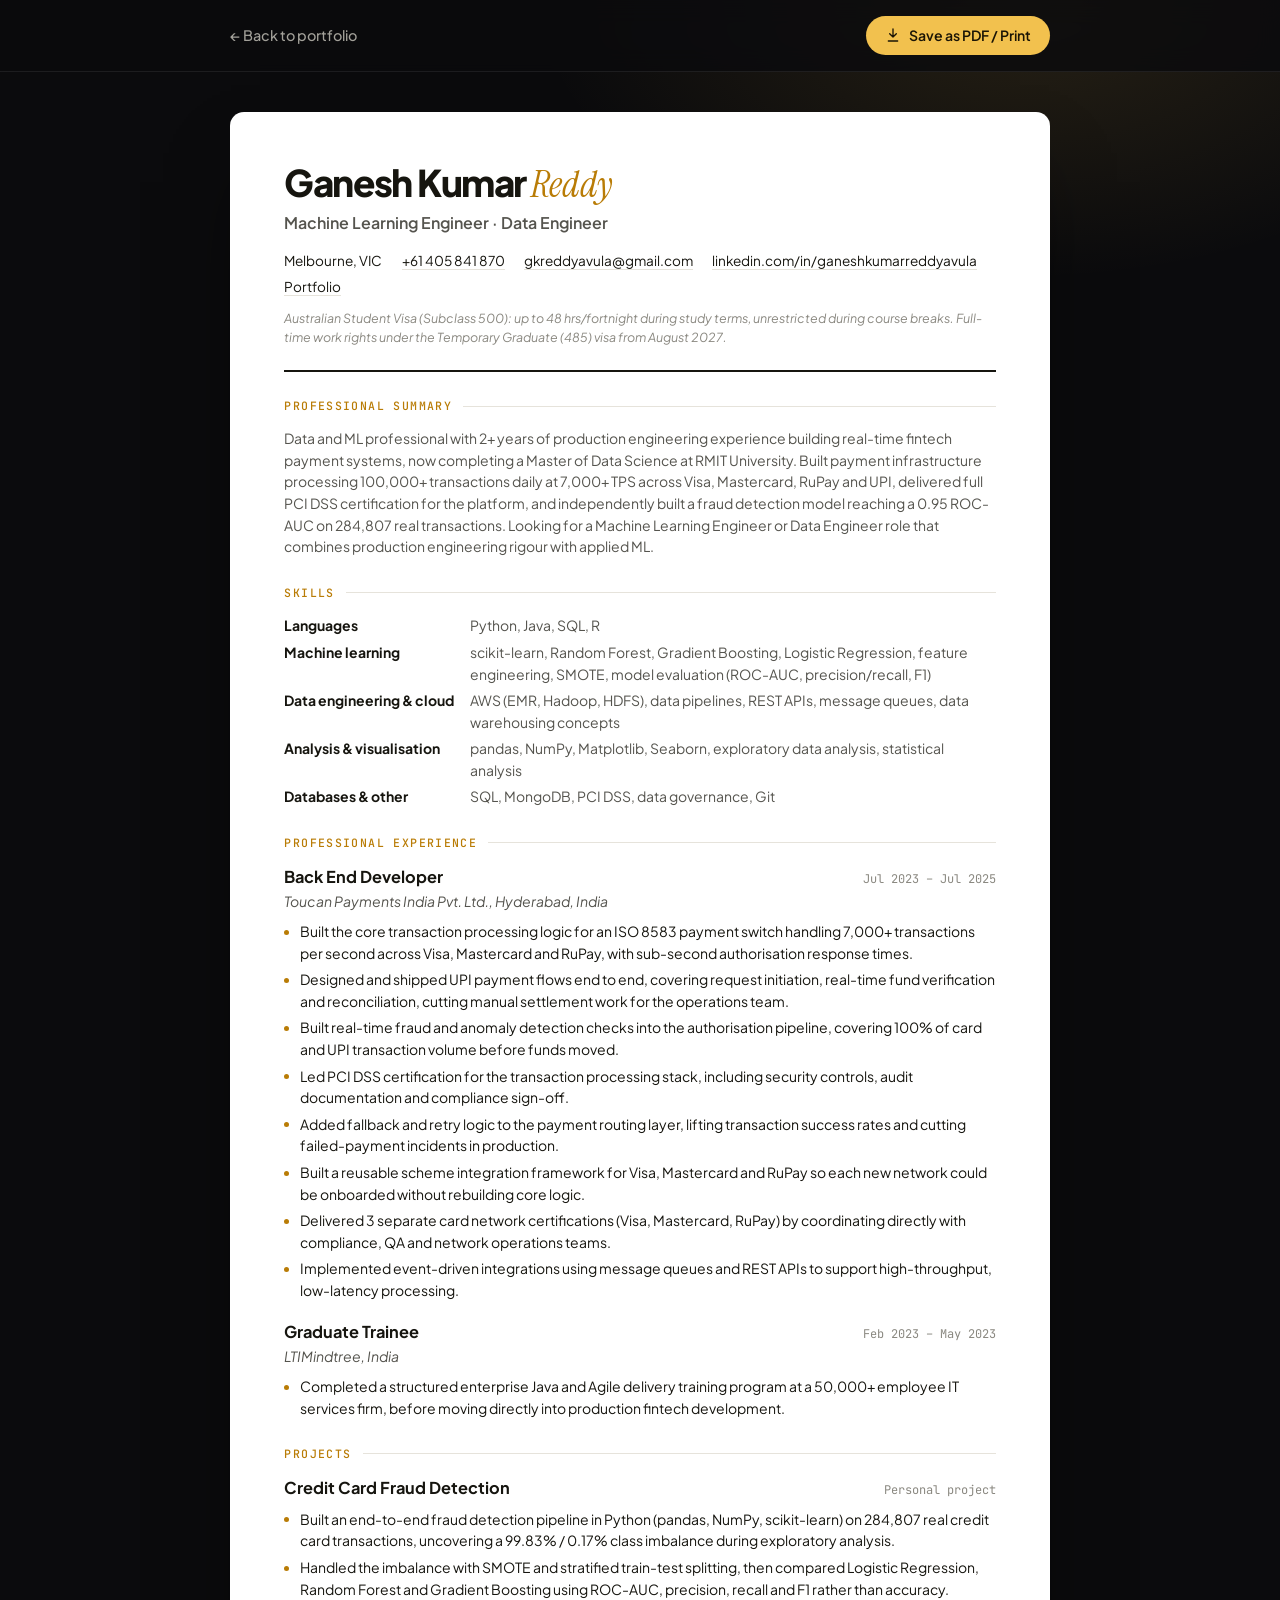
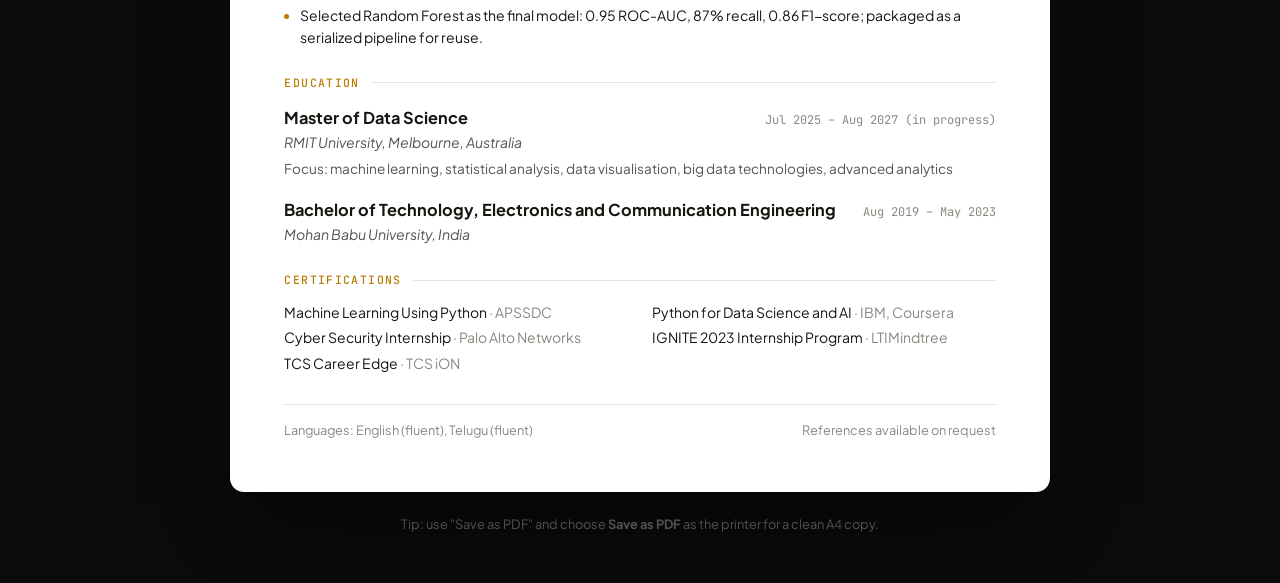
==== resume.html @ 4ec031fd "updated portfolio" ====
<!DOCTYPE html>
<html lang="en">
<head>
  <meta charset="UTF-8">
  <meta name="viewport" content="width=device-width, initial-scale=1.0">
  <title>Résumé · Ganesh Kumar Reddy</title>
  <meta name="description" content="Résumé of Ganesh Kumar Reddy, Machine Learning Engineer and Data Engineer in Melbourne.">

  <link rel="icon" href="data:image/svg+xml,%3Csvg xmlns='http://www.w3.org/2000/svg' viewBox='0 0 32 32'%3E%3Crect width='32' height='32' rx='8' fill='%23f2c14e'/%3E%3Ctext x='16' y='22' font-family='Georgia,serif' font-style='italic' font-size='17' fill='%231a1405' text-anchor='middle'%3Eg%3C/text%3E%3C/svg%3E">

  <link rel="preconnect" href="https://fonts.googleapis.com">
  <link rel="preconnect" href="https://fonts.gstatic.com" crossorigin>
  <link href="https://fonts.googleapis.com/css2?family=Instrument+Serif:ital@0;1&family=JetBrains+Mono:wght@400;500&family=Plus+Jakarta+Sans:wght@400;500;600;700;800&display=swap" rel="stylesheet">

  <style>
    :root {
      --bg: #0b0b0d;
      --paper: #ffffff;
      --ink: #16150f;
      --muted: #55544e;
      --faint: #8a8880;
      --rule: #e6e3db;
      --accent: #b97c06;
      --accent-bright: #f2c14e;
      --sans: 'Plus Jakarta Sans', system-ui, -apple-system, 'Segoe UI', sans-serif;
      --serif: 'Instrument Serif', Georgia, serif;
      --mono: 'JetBrains Mono', Consolas, monospace;
      --ease: cubic-bezier(.16, 1, .3, 1);
    }

    * { box-sizing: border-box; }
    body {
      margin: 0; background: var(--bg); color: var(--ink);
      font-family: var(--sans); font-size: 14px; line-height: 1.55;
      -webkit-font-smoothing: antialiased;
      background-image: radial-gradient(700px 400px at 80% 0%, rgba(242, 193, 78, .12), transparent 70%);
      background-attachment: fixed;
    }
    a { color: inherit; }
    h1, h2, h3, p, ul { margin: 0; }
    ul { padding: 0; list-style: none; }

    /* ---------- toolbar ---------- */
    .toolbar {
      position: sticky; top: 0; z-index: 10;
      display: flex; justify-content: space-between; align-items: center; gap: 1rem;
      padding: 1rem max(16px, calc((100% - 820px) / 2));
      background: rgba(11, 11, 13, .8); backdrop-filter: blur(12px); -webkit-backdrop-filter: blur(12px);
      border-bottom: 1px solid rgba(255, 255, 255, .08);
    }
    .back { color: #a3a19a; text-decoration: none; font-weight: 500; font-size: .9rem; transition: color .25s ease; }
    .back:hover { color: var(--accent-bright); }
    .print-btn {
      display: inline-flex; align-items: center; gap: .5rem; cursor: pointer;
      font: 600 .88rem var(--sans); color: #1a1405; background: var(--accent-bright);
      border: 0; border-radius: 999px; padding: .65rem 1.2rem;
      transition: box-shadow .3s ease, transform .3s var(--ease);
    }
    .print-btn:hover { box-shadow: 0 10px 30px -8px var(--accent-bright); transform: translateY(-1px); }
    .print-btn svg { width: 16px; height: 16px; fill: none; stroke: currentColor; stroke-width: 2; stroke-linecap: round; stroke-linejoin: round; }

    /* ---------- paper ---------- */
    .sheet {
      max-width: 820px; margin: 2.5rem auto 3rem; padding: 3.2rem 3.4rem;
      background: var(--paper); border-radius: 14px;
      box-shadow: 0 40px 80px -30px rgba(0, 0, 0, .8);
      animation: sheet-in 1s var(--ease) both;
    }
    @keyframes sheet-in { from { opacity: 0; transform: translateY(40px) scale(.98); } }

    .sheet > * { animation: fade-up .9s var(--ease) both; }
    .sheet > *:nth-child(1) { animation-delay: .15s; }
    .sheet > *:nth-child(2) { animation-delay: .25s; }
    .sheet > *:nth-child(3) { animation-delay: .35s; }
    .sheet > *:nth-child(4) { animation-delay: .45s; }
    .sheet > *:nth-child(5) { animation-delay: .55s; }
    .sheet > *:nth-child(6) { animation-delay: .65s; }
    .sheet > *:nth-child(7) { animation-delay: .75s; }
    .sheet > *:nth-child(8) { animation-delay: .85s; }
    @keyframes fade-up { from { opacity: 0; transform: translateY(14px); } }

    /* header */
    .head { padding-bottom: 1.4rem; border-bottom: 2px solid var(--ink); }
    .head h1 { font-size: 2.3rem; font-weight: 800; letter-spacing: -.04em; line-height: 1.05; }
    .head h1 em { font-family: var(--serif); font-style: italic; font-weight: 400; color: var(--accent); letter-spacing: 0; }
    .title { margin-top: .4rem; font-weight: 600; font-size: 1rem; color: var(--muted); }
    .contact { display: flex; flex-wrap: wrap; gap: .3rem 1.2rem; margin-top: .9rem; font-size: .85rem; }
    .contact a { text-decoration: none; border-bottom: 1px solid var(--rule); transition: border-color .2s ease; }
    .contact a:hover { border-color: var(--accent); }
    .rights { margin-top: .7rem; font-size: .78rem; color: var(--faint); font-style: italic; }

    /* sections */
    section { margin-top: 1.6rem; }
    h2 {
      display: flex; align-items: center; gap: .7rem;
      font-family: var(--mono); font-size: .72rem; font-weight: 500; letter-spacing: .12em; text-transform: uppercase;
      color: var(--accent); margin-bottom: .8rem;
    }
    h2::after { content: ""; flex: 1; height: 1px; background: var(--rule); }

    .summary { color: var(--muted); }

    .skills { display: grid; grid-template-columns: 170px 1fr; gap: .3rem 1rem; }
    .skills dt { font-weight: 700; }
    .skills dd { margin: 0; color: var(--muted); }

    .entry + .entry { margin-top: 1.1rem; }
    .entry-head { display: flex; justify-content: space-between; align-items: baseline; gap: 1rem; flex-wrap: wrap; }
    .entry h3 { font-size: 1.02rem; font-weight: 700; }
    .entry .when { font-family: var(--mono); font-size: .75rem; color: var(--faint); white-space: nowrap; }
    .entry .where { color: var(--muted); font-style: italic; font-size: .88rem; margin-top: .1rem; }
    .entry ul { margin-top: .5rem; display: grid; gap: .3rem; }
    .entry li { position: relative; padding-left: 1rem; }
    .entry li::before { content: ""; position: absolute; left: 0; top: .62em; width: 5px; height: 5px; border-radius: 50%; background: var(--accent); }
    .entry .focus { margin-top: .3rem; font-size: .85rem; color: var(--muted); }

    .certs { display: grid; grid-template-columns: 1fr 1fr; gap: .25rem 1.5rem; }
    .certs li span { color: var(--faint); }

    .foot { margin-top: 1.8rem; padding-top: 1rem; border-top: 1px solid var(--rule); display: flex; justify-content: space-between; flex-wrap: wrap; gap: .5rem; font-size: .8rem; color: var(--faint); }

    .hint { text-align: center; color: #6d6b66; font-size: .8rem; margin: -1.5rem 0 3rem; padding: 0 16px; }

    @media (max-width: 700px) {
      .sheet { margin: 1rem 12px 2rem; padding: 1.8rem 1.4rem; }
      .head h1 { font-size: 1.8rem; }
      .skills, .certs { grid-template-columns: 1fr; }
      .skills dd { margin-bottom: .5rem; }
      .print-btn span { display: none; }
    }

    @media (prefers-reduced-motion: reduce) {
      .sheet, .sheet > * { animation: none; }
    }

    /* ---------- print: clean A4 ---------- */
    @page { size: A4; margin: 12mm 14mm; }
    @media print {
      body { background: #fff; font-size: 10pt; }
      .toolbar, .hint { display: none; }
      .sheet { max-width: none; margin: 0; padding: 0; box-shadow: none; border-radius: 0; animation: none; }
      .sheet > * { animation: none; }
      .contact a { border: 0; }
      .entry, .skills, h2 { break-inside: avoid; }
      h2 { break-after: avoid; }
      * { -webkit-print-color-adjust: exact; print-color-adjust: exact; }
    }
  </style>
</head>

<body>

  <div class="toolbar">
    <a href="index.html" class="back">← Back to portfolio</a>
    <button class="print-btn" type="button" onclick="window.print()">
      <svg viewBox="0 0 24 24" aria-hidden="true"><path d="M12 3v12M7 10l5 5 5-5M5 21h14"/></svg>
      <span>Save as PDF / Print</span>
    </button>
  </div>

  <main class="sheet">

    <header class="head">
      <h1>Ganesh Kumar <em>Reddy</em></h1>
      <p class="title">Machine Learning Engineer · Data Engineer</p>
      <ul class="contact">
        <li>Melbourne, VIC</li>
        <li><a href="tel:+61405841870">+61 405 841 870</a></li>
        <li><a href="mailto:gkreddyavula@gmail.com">gkreddyavula@gmail.com</a></li>
        <li><a href="https://www.linkedin.com/in/ganeshkumarreddyavula" target="_blank" rel="noopener">linkedin.com/in/ganeshkumarreddyavula</a></li>
        <li><a href="https://ganesh-portfolio-five-sand.vercel.app/" target="_blank" rel="noopener">Portfolio</a></li>
      </ul>
      <p class="rights">
        Australian Student Visa (Subclass 500): up to 48 hrs/fortnight during study terms, unrestricted during course breaks.
        Full-time work rights under the Temporary Graduate (485) visa from August 2027.
      </p>
    </header>

    <section>
      <h2>Professional summary</h2>
      <p class="summary">
        Data and ML professional with 2+ years of production engineering experience building real-time fintech payment
        systems, now completing a Master of Data Science at RMIT University. Built payment infrastructure processing
        100,000+ transactions daily at 7,000+ TPS across Visa, Mastercard, RuPay and UPI, delivered full PCI DSS
        certification for the platform, and independently built a fraud detection model reaching a 0.95 ROC-AUC on
        284,807 real transactions. Looking for a Machine Learning Engineer or Data Engineer role that combines
        production engineering rigour with applied ML.
      </p>
    </section>

    <section>
      <h2>Skills</h2>
      <dl class="skills">
        <dt>Languages</dt><dd>Python, Java, SQL, R</dd>
        <dt>Machine learning</dt><dd>scikit-learn, Random Forest, Gradient Boosting, Logistic Regression, feature engineering, SMOTE, model evaluation (ROC-AUC, precision/recall, F1)</dd>
        <dt>Data engineering &amp; cloud</dt><dd>AWS (EMR, Hadoop, HDFS), data pipelines, REST APIs, message queues, data warehousing concepts</dd>
        <dt>Analysis &amp; visualisation</dt><dd>pandas, NumPy, Matplotlib, Seaborn, exploratory data analysis, statistical analysis</dd>
        <dt>Databases &amp; other</dt><dd>SQL, MongoDB, PCI DSS, data governance, Git</dd>
      </dl>
    </section>

    <section>
      <h2>Professional experience</h2>

      <div class="entry">
        <div class="entry-head">
          <h3>Back End Developer</h3>
          <span class="when">Jul 2023 – Jul 2025</span>
        </div>
        <p class="where">Toucan Payments India Pvt. Ltd., Hyderabad, India</p>
        <ul>
          <li>Built the core transaction processing logic for an ISO 8583 payment switch handling 7,000+ transactions per second across Visa, Mastercard and RuPay, with sub-second authorisation response times.</li>
          <li>Designed and shipped UPI payment flows end to end, covering request initiation, real-time fund verification and reconciliation, cutting manual settlement work for the operations team.</li>
          <li>Built real-time fraud and anomaly detection checks into the authorisation pipeline, covering 100% of card and UPI transaction volume before funds moved.</li>
          <li>Led PCI DSS certification for the transaction processing stack, including security controls, audit documentation and compliance sign-off.</li>
          <li>Added fallback and retry logic to the payment routing layer, lifting transaction success rates and cutting failed-payment incidents in production.</li>
          <li>Built a reusable scheme integration framework for Visa, Mastercard and RuPay so each new network could be onboarded without rebuilding core logic.</li>
          <li>Delivered 3 separate card network certifications (Visa, Mastercard, RuPay) by coordinating directly with compliance, QA and network operations teams.</li>
          <li>Implemented event-driven integrations using message queues and REST APIs to support high-throughput, low-latency processing.</li>
        </ul>
      </div>

      <div class="entry">
        <div class="entry-head">
          <h3>Graduate Trainee</h3>
          <span class="when">Feb 2023 – May 2023</span>
        </div>
        <p class="where">LTIMindtree, India</p>
        <ul>
          <li>Completed a structured enterprise Java and Agile delivery training program at a 50,000+ employee IT services firm, before moving directly into production fintech development.</li>
        </ul>
      </div>
    </section>

    <section>
      <h2>Projects</h2>
      <div class="entry">
        <div class="entry-head">
          <h3>Credit Card Fraud Detection</h3>
          <span class="when">Personal project</span>
        </div>
        <ul>
          <li>Built an end-to-end fraud detection pipeline in Python (pandas, NumPy, scikit-learn) on 284,807 real credit card transactions, uncovering a 99.83% / 0.17% class imbalance during exploratory analysis.</li>
          <li>Handled the imbalance with SMOTE and stratified train-test splitting, then compared Logistic Regression, Random Forest and Gradient Boosting using ROC-AUC, precision, recall and F1 rather than accuracy.</li>
          <!-- Add precision back here once confirmed from the notebook -->
          <li>Selected Random Forest as the final model: 0.95 ROC-AUC, 87% recall, 0.86 F1-score; packaged as a serialized pipeline for reuse.</li>
        </ul>
      </div>
    </section>

    <section>
      <h2>Education</h2>
      <div class="entry">
        <div class="entry-head">
          <h3>Master of Data Science</h3>
          <span class="when">Jul 2025 – Aug 2027 (in progress)</span>
        </div>
        <p class="where">RMIT University, Melbourne, Australia</p>
        <p class="focus">Focus: machine learning, statistical analysis, data visualisation, big data technologies, advanced analytics</p>
      </div>
      <div class="entry">
        <div class="entry-head">
          <h3>Bachelor of Technology, Electronics and Communication Engineering</h3>
          <span class="when">Aug 2019 – May 2023</span>
        </div>
        <p class="where">Mohan Babu University, India</p>
      </div>
    </section>

    <section>
      <h2>Certifications</h2>
      <ul class="certs">
        <li>Machine Learning Using Python <span>· APSSDC</span></li>
        <li>Python for Data Science and AI <span>· IBM, Coursera</span></li>
        <li>Cyber Security Internship <span>· Palo Alto Networks</span></li>
        <li>IGNITE 2023 Internship Program <span>· LTIMindtree</span></li>
        <li>TCS Career Edge <span>· TCS iON</span></li>
      </ul>
    </section>

    <footer class="foot">
      <span>Languages: English (fluent), Telugu (fluent)</span>
      <span>References available on request</span>
    </footer>

  </main>

  <p class="hint">Tip: use "Save as PDF" and choose <b>Save as PDF</b> as the printer for a clean A4 copy.</p>

</body>
</html>
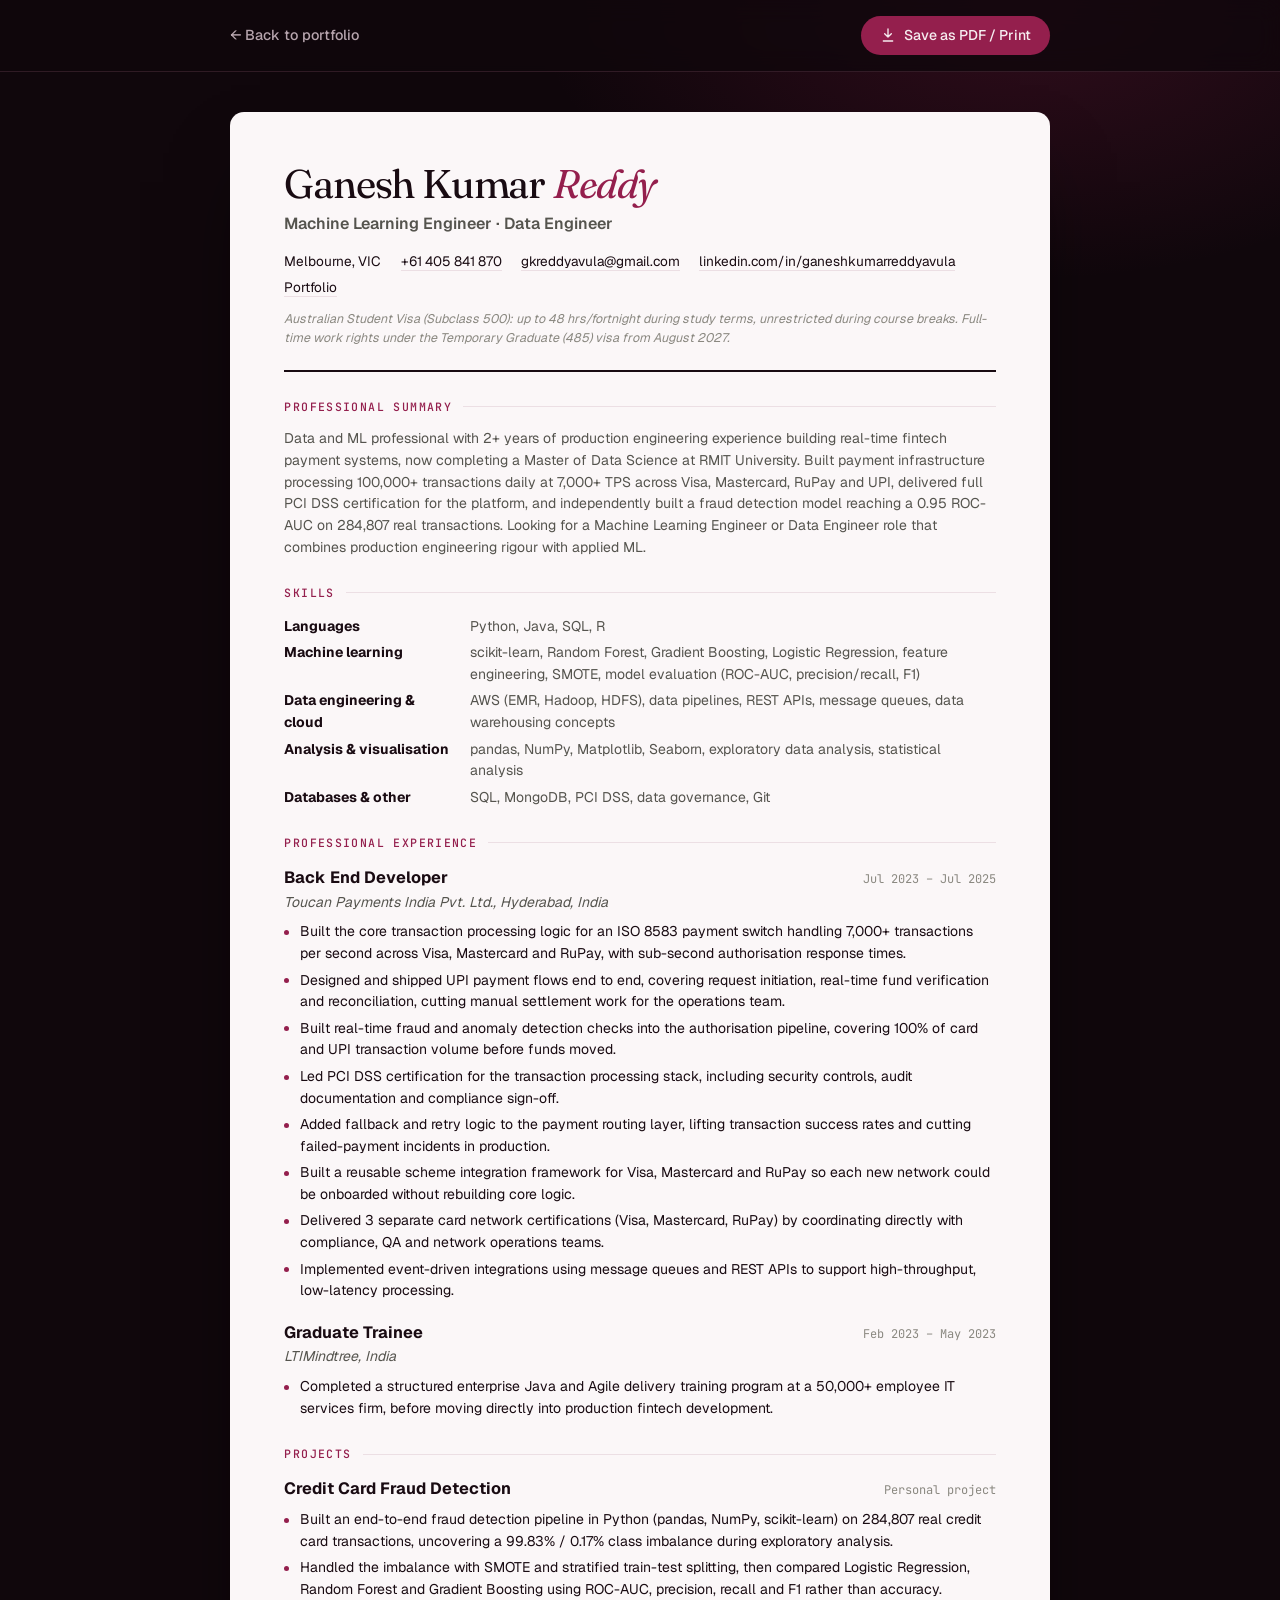
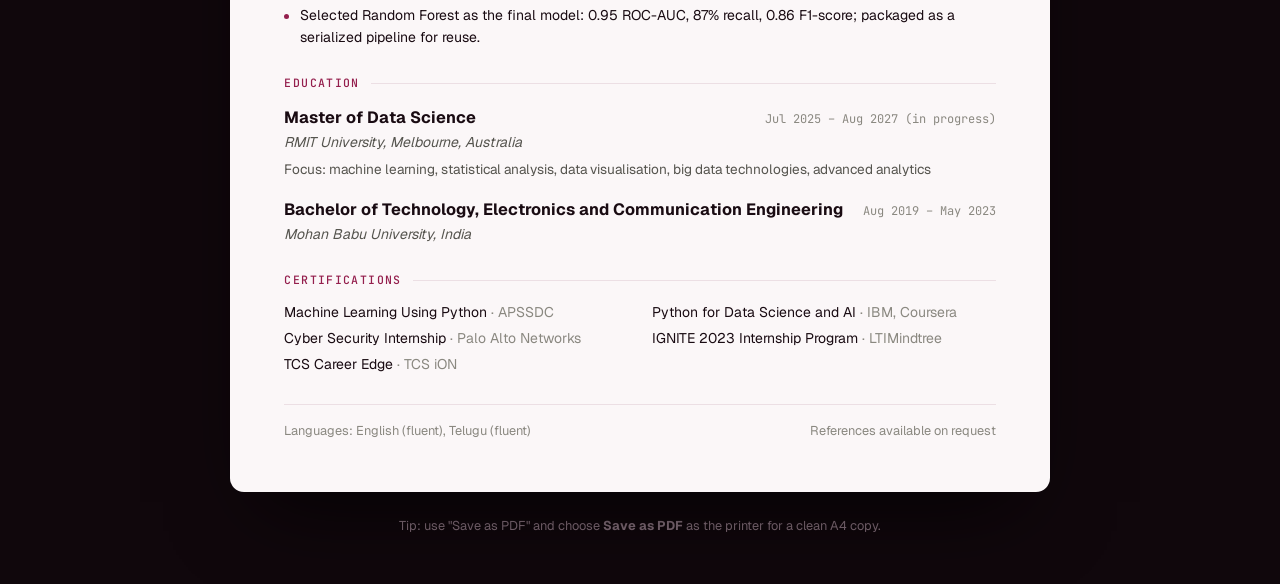
==== commit 3b9fc0f2: "Updated portfolio" ====
--- a/resume.html
+++ b/resume.html
@@ -6,24 +6,24 @@
   <title>Résumé · Ganesh Kumar Reddy</title>
   <meta name="description" content="Résumé of Ganesh Kumar Reddy, Machine Learning Engineer and Data Engineer in Melbourne.">
 
-  <link rel="icon" href="data:image/svg+xml,%3Csvg xmlns='http://www.w3.org/2000/svg' viewBox='0 0 32 32'%3E%3Crect width='32' height='32' rx='8' fill='%23f2c14e'/%3E%3Ctext x='16' y='22' font-family='Georgia,serif' font-style='italic' font-size='17' fill='%231a1405' text-anchor='middle'%3Eg%3C/text%3E%3C/svg%3E">
+  <link rel="icon" href="data:image/svg+xml,%3Csvg xmlns='http://www.w3.org/2000/svg' viewBox='0 0 32 32'%3E%3Crect width='32' height='32' rx='8' fill='%23941f4d'/%3E%3Ctext x='16' y='22.5' font-family='Georgia,serif' font-style='italic' font-size='18' fill='%23f6edf0' text-anchor='middle'%3Er%3C/text%3E%3C/svg%3E">
 
   <link rel="preconnect" href="https://fonts.googleapis.com">
   <link rel="preconnect" href="https://fonts.gstatic.com" crossorigin>
-  <link href="https://fonts.googleapis.com/css2?family=Instrument+Serif:ital@0;1&family=JetBrains+Mono:wght@400;500&family=Plus+Jakarta+Sans:wght@400;500;600;700;800&display=swap" rel="stylesheet">
+  <link href="https://fonts.googleapis.com/css2?family=Fraunces:ital,opsz,wght@0,9..144,300..600;1,9..144,300..600&family=Geist:wght@400;500;600&family=JetBrains+Mono:wght@400;500&display=swap" rel="stylesheet">
 
   <style>
     :root {
-      --bg: #0b0b0d;
-      --paper: #ffffff;
-      --ink: #16150f;
+      --bg: #10070c;
+      --paper: #fbf7f8;
+      --ink: #190b12;
       --muted: #55544e;
       --faint: #8a8880;
-      --rule: #e6e3db;
-      --accent: #b97c06;
-      --accent-bright: #f2c14e;
-      --sans: 'Plus Jakarta Sans', system-ui, -apple-system, 'Segoe UI', sans-serif;
-      --serif: 'Instrument Serif', Georgia, serif;
+      --rule: #ecdfe4;
+      --accent: #941f4d;
+      --accent-bright: #d88ca8;
+      --sans: 'Geist', 'Inter', system-ui, -apple-system, 'Segoe UI', sans-serif;
+      --serif: 'Fraunces', Georgia, serif;
       --mono: 'JetBrains Mono', Consolas, monospace;
       --ease: cubic-bezier(.16, 1, .3, 1);
     }
@@ -33,7 +33,7 @@
       margin: 0; background: var(--bg); color: var(--ink);
       font-family: var(--sans); font-size: 14px; line-height: 1.55;
       -webkit-font-smoothing: antialiased;
-      background-image: radial-gradient(700px 400px at 80% 0%, rgba(242, 193, 78, .12), transparent 70%);
+      background-image: radial-gradient(700px 400px at 80% 0%, rgba(148, 31, 77, .25), transparent 70%);
       background-attachment: fixed;
     }
     a { color: inherit; }
@@ -45,18 +45,18 @@
       position: sticky; top: 0; z-index: 10;
       display: flex; justify-content: space-between; align-items: center; gap: 1rem;
       padding: 1rem max(16px, calc((100% - 820px) / 2));
-      background: rgba(11, 11, 13, .8); backdrop-filter: blur(12px); -webkit-backdrop-filter: blur(12px);
-      border-bottom: 1px solid rgba(255, 255, 255, .08);
-    }
-    .back { color: #a3a19a; text-decoration: none; font-weight: 500; font-size: .9rem; transition: color .25s ease; }
+      background: rgba(16, 7, 12, .8); backdrop-filter: blur(12px); -webkit-backdrop-filter: blur(12px);
+      border-bottom: 1px solid rgba(216, 140, 168, .16);
+    }
+    .back { color: #b7a5ae; text-decoration: none; font-weight: 500; font-size: .9rem; transition: color .25s ease; }
     .back:hover { color: var(--accent-bright); }
     .print-btn {
       display: inline-flex; align-items: center; gap: .5rem; cursor: pointer;
-      font: 600 .88rem var(--sans); color: #1a1405; background: var(--accent-bright);
+      font: 500 .88rem var(--sans); color: #f6edf0; background: #941f4d;
       border: 0; border-radius: 999px; padding: .65rem 1.2rem;
       transition: box-shadow .3s ease, transform .3s var(--ease);
     }
-    .print-btn:hover { box-shadow: 0 10px 30px -8px var(--accent-bright); transform: translateY(-1px); }
+    .print-btn:hover { box-shadow: 0 0 0 1px var(--accent-bright), 0 10px 30px -8px #941f4d; transform: translateY(-1px); }
     .print-btn svg { width: 16px; height: 16px; fill: none; stroke: currentColor; stroke-width: 2; stroke-linecap: round; stroke-linejoin: round; }
 
     /* ---------- paper ---------- */
@@ -81,8 +81,8 @@
 
     /* header */
     .head { padding-bottom: 1.4rem; border-bottom: 2px solid var(--ink); }
-    .head h1 { font-size: 2.3rem; font-weight: 800; letter-spacing: -.04em; line-height: 1.05; }
-    .head h1 em { font-family: var(--serif); font-style: italic; font-weight: 400; color: var(--accent); letter-spacing: 0; }
+    .head h1 { font-family: var(--serif); font-size: 2.5rem; font-weight: 400; letter-spacing: -.03em; line-height: 1.05; }
+    .head h1 em { font-style: italic; color: var(--accent); }
     .title { margin-top: .4rem; font-weight: 600; font-size: 1rem; color: var(--muted); }
     .contact { display: flex; flex-wrap: wrap; gap: .3rem 1.2rem; margin-top: .9rem; font-size: .85rem; }
     .contact a { text-decoration: none; border-bottom: 1px solid var(--rule); transition: border-color .2s ease; }
@@ -119,7 +119,7 @@
 
     .foot { margin-top: 1.8rem; padding-top: 1rem; border-top: 1px solid var(--rule); display: flex; justify-content: space-between; flex-wrap: wrap; gap: .5rem; font-size: .8rem; color: var(--faint); }
 
-    .hint { text-align: center; color: #6d6b66; font-size: .8rem; margin: -1.5rem 0 3rem; padding: 0 16px; }
+    .hint { text-align: center; color: #8a7480; font-size: .8rem; margin: -1.5rem 0 3rem; padding: 0 16px; }
 
     @media (max-width: 700px) {
       .sheet { margin: 1rem 12px 2rem; padding: 1.8rem 1.4rem; }
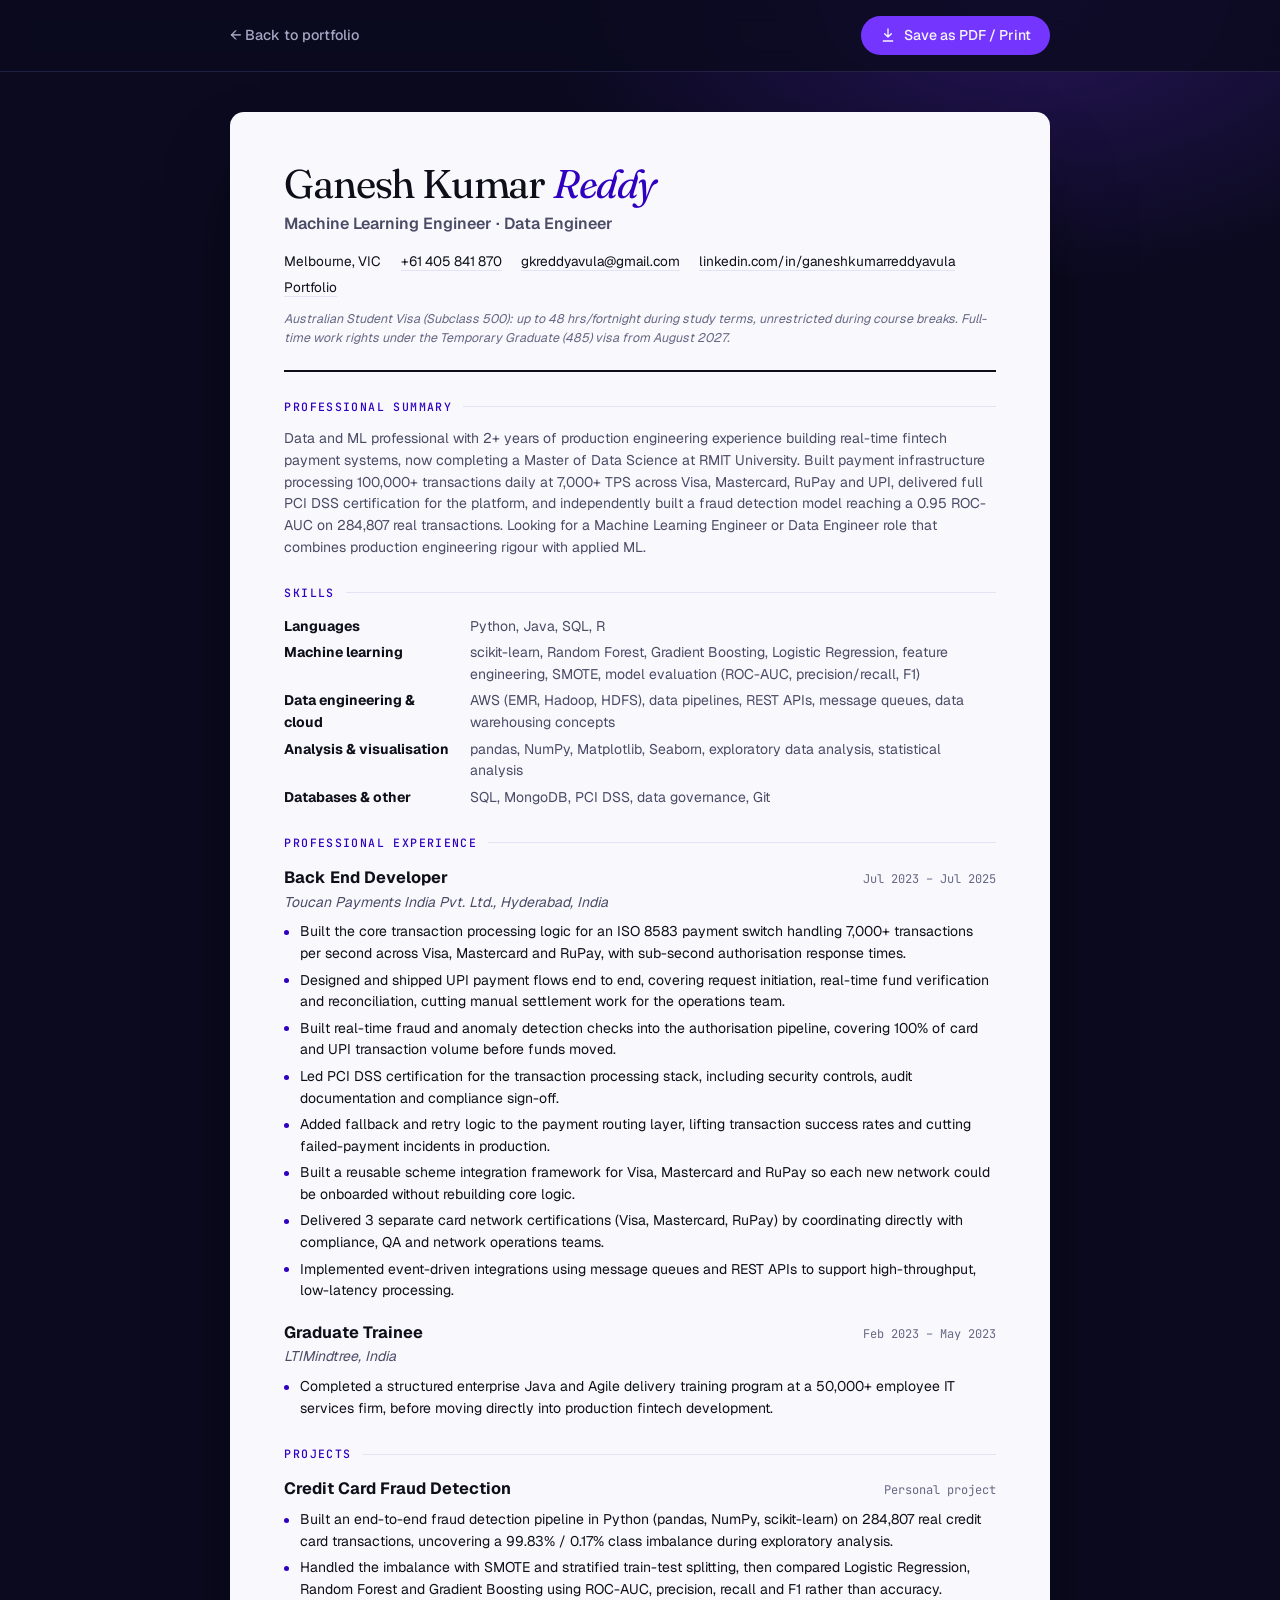
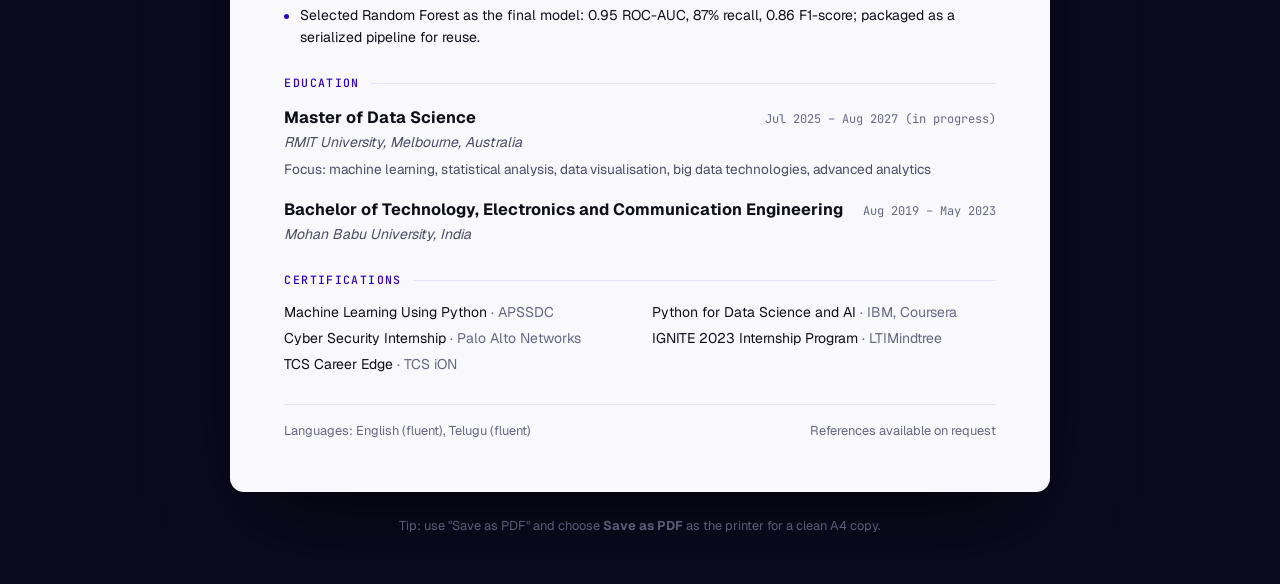
==== commit 5c1f84cb: "Changes made in the template" ====
--- a/resume.html
+++ b/resume.html
@@ -6,7 +6,7 @@
   <title>Résumé · Ganesh Kumar Reddy</title>
   <meta name="description" content="Résumé of Ganesh Kumar Reddy, Machine Learning Engineer and Data Engineer in Melbourne.">
 
-  <link rel="icon" href="data:image/svg+xml,%3Csvg xmlns='http://www.w3.org/2000/svg' viewBox='0 0 32 32'%3E%3Crect width='32' height='32' rx='8' fill='%23941f4d'/%3E%3Ctext x='16' y='22.5' font-family='Georgia,serif' font-style='italic' font-size='18' fill='%23f6edf0' text-anchor='middle'%3Er%3C/text%3E%3C/svg%3E">
+  <link rel="icon" href="data:image/svg+xml,%3Csvg xmlns='http://www.w3.org/2000/svg' viewBox='0 0 32 32'%3E%3Crect width='32' height='32' rx='8' fill='%237436ff'/%3E%3Ctext x='16' y='22.5' font-family='Georgia,serif' font-style='italic' font-size='18' fill='%23f6f6fb' text-anchor='middle'%3Er%3C/text%3E%3C/svg%3E">
 
   <link rel="preconnect" href="https://fonts.googleapis.com">
   <link rel="preconnect" href="https://fonts.gstatic.com" crossorigin>
@@ -14,14 +14,14 @@
 
   <style>
     :root {
-      --bg: #10070c;
-      --paper: #fbf7f8;
-      --ink: #190b12;
-      --muted: #55544e;
-      --faint: #8a8880;
-      --rule: #ecdfe4;
-      --accent: #941f4d;
-      --accent-bright: #d88ca8;
+      --bg: #0b0a1f;
+      --paper: #f8f8fd;
+      --ink: #0f0f1a;
+      --muted: #4b4b66;
+      --faint: #676784;
+      --rule: #e2e3f5;
+      --accent: #3000c1;
+      --accent-bright: #8798f7;
       --sans: 'Geist', 'Inter', system-ui, -apple-system, 'Segoe UI', sans-serif;
       --serif: 'Fraunces', Georgia, serif;
       --mono: 'JetBrains Mono', Consolas, monospace;
@@ -33,7 +33,7 @@
       margin: 0; background: var(--bg); color: var(--ink);
       font-family: var(--sans); font-size: 14px; line-height: 1.55;
       -webkit-font-smoothing: antialiased;
-      background-image: radial-gradient(700px 400px at 80% 0%, rgba(148, 31, 77, .25), transparent 70%);
+      background-image: radial-gradient(700px 400px at 80% 0%, rgba(116, 54, 255, .25), transparent 70%);
       background-attachment: fixed;
     }
     a { color: inherit; }
@@ -45,18 +45,18 @@
       position: sticky; top: 0; z-index: 10;
       display: flex; justify-content: space-between; align-items: center; gap: 1rem;
       padding: 1rem max(16px, calc((100% - 820px) / 2));
-      background: rgba(16, 7, 12, .8); backdrop-filter: blur(12px); -webkit-backdrop-filter: blur(12px);
-      border-bottom: 1px solid rgba(216, 140, 168, .16);
-    }
-    .back { color: #b7a5ae; text-decoration: none; font-weight: 500; font-size: .9rem; transition: color .25s ease; }
+      background: rgba(11, 10, 31, .8); backdrop-filter: blur(12px); -webkit-backdrop-filter: blur(12px);
+      border-bottom: 1px solid rgba(135, 152, 247, .16);
+    }
+    .back { color: #a6a6c4; text-decoration: none; font-weight: 500; font-size: .9rem; transition: color .25s ease; }
     .back:hover { color: var(--accent-bright); }
     .print-btn {
       display: inline-flex; align-items: center; gap: .5rem; cursor: pointer;
-      font: 500 .88rem var(--sans); color: #f6edf0; background: #941f4d;
+      font: 500 .88rem var(--sans); color: #f6f6fb; background: #7436ff;
       border: 0; border-radius: 999px; padding: .65rem 1.2rem;
       transition: box-shadow .3s ease, transform .3s var(--ease);
     }
-    .print-btn:hover { box-shadow: 0 0 0 1px var(--accent-bright), 0 10px 30px -8px #941f4d; transform: translateY(-1px); }
+    .print-btn:hover { box-shadow: 0 0 0 1px var(--accent-bright), 0 10px 30px -8px #7436ff; transform: translateY(-1px); }
     .print-btn svg { width: 16px; height: 16px; fill: none; stroke: currentColor; stroke-width: 2; stroke-linecap: round; stroke-linejoin: round; }
 
     /* ---------- paper ---------- */
@@ -119,7 +119,7 @@
 
     .foot { margin-top: 1.8rem; padding-top: 1rem; border-top: 1px solid var(--rule); display: flex; justify-content: space-between; flex-wrap: wrap; gap: .5rem; font-size: .8rem; color: var(--faint); }
 
-    .hint { text-align: center; color: #8a7480; font-size: .8rem; margin: -1.5rem 0 3rem; padding: 0 16px; }
+    .hint { text-align: center; color: #76769a; font-size: .8rem; margin: -1.5rem 0 3rem; padding: 0 16px; }
 
     @media (max-width: 700px) {
       .sheet { margin: 1rem 12px 2rem; padding: 1.8rem 1.4rem; }
